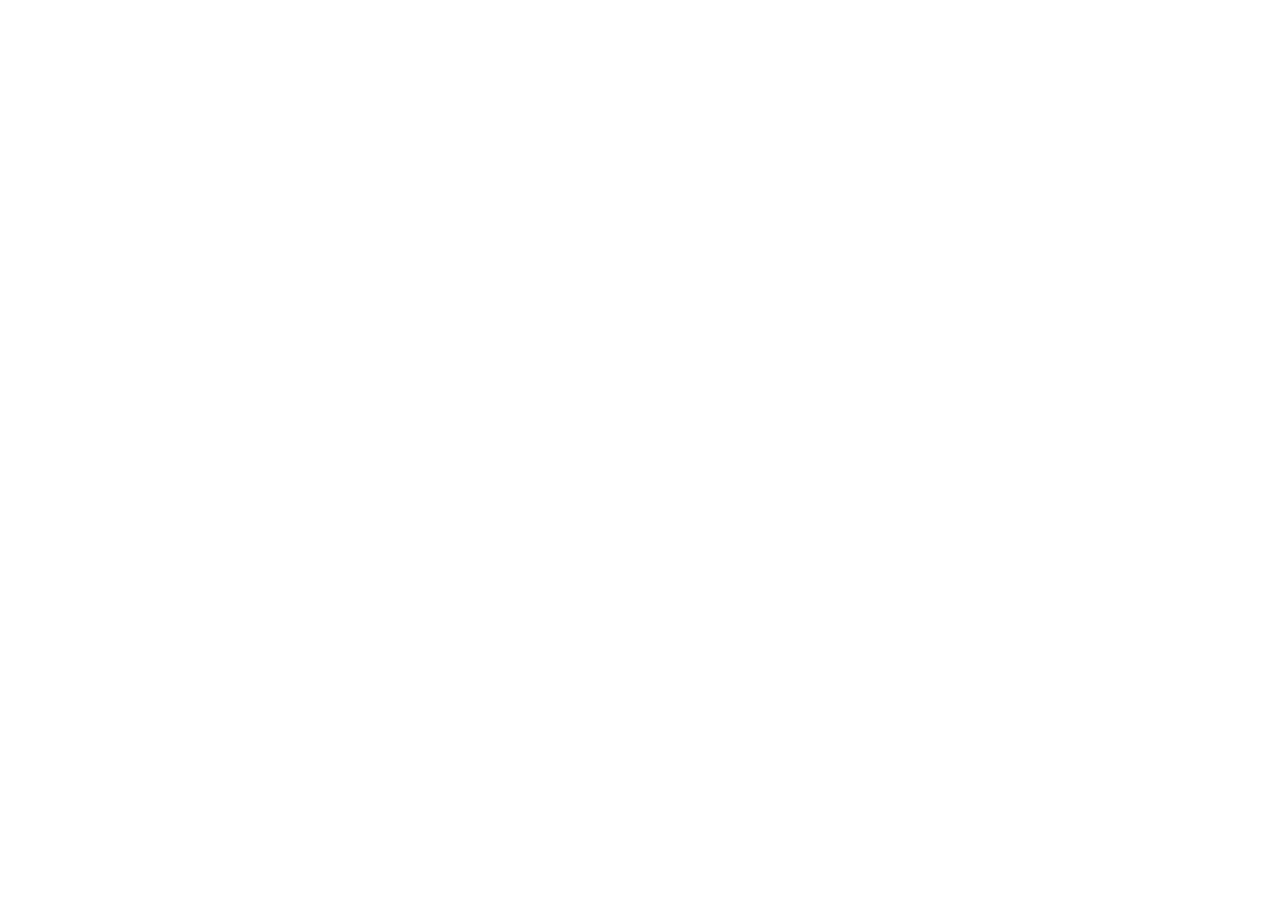
==== index.html @ abdf35eb "ranges toggle" ====
<!DOCTYPE html>
<html lang="en">
<head>
<meta charset="utf-8" />
<meta name="viewport" content="width=device-width,initial-scale=1" />
<title>Shepherding</title>
<link rel="stylesheet" href="style.css">
</head>

<body>
<canvas id="m-a_s"></canvas>

<script src="config.js"></script>
<script src="vector-math.js"></script>
<script src="agent.js"></script>
<script src="agent_herd.js"></script>
<script src="agent_shepherd.js"></script>
<script src="ui.js"></script>
<script>

// canvas setup
const canvas  = document.getElementById('m-a_s');
const ctx     = canvas.getContext('2d');

function resizeCanvas() {
  canvas.width = window.innerWidth;
  canvas.height = window.innerHeight;
}
resizeCanvas();
window.addEventListener('resize', resizeCanvas);

// initialize agents
const centerX = canvas.width/2;
const centerY = canvas.height/2;

const herd = {
  members: [],
  color: COLORS.HERD,
  label: 'Herd'
};
herd.members = initializeHerd(INIT.HERD_SIZE, centerX, centerY, INIT.HERD_SPREAD_RADIUS);

const shepherds = {
  members: [],
  color: COLORS.SHEPHERD,
  label: 'Shepherds'
};
shepherds.members = initializeShepherds(INIT.SHEPHERD_SIZE, centerX, centerY, canvas.height);

// track population sizes for UI updates
let herdSize = INIT.HERD_SIZE;
let shepherdSize = INIT.SHEPHERD_SIZE;

// wrappers for dynamic UI controls
function addRandomHerdMember() {
  _addRandomHerdMember(herd.members, canvas.width, canvas.height);
}
function removeRandomHerdMember() {
  _removeRandomHerdMember(herd.members);
}
function addRandomShepherd() {
  _addRandomShepherd(shepherds.members, canvas.width, canvas.height);
}
function removeRandomShepherd() {
  _removeRandomShepherd(shepherds.members);
}

// start the app
initUI(canvas, ctx);

</script>
</body>
</html>
---- style.css ----
:root {
  /* Agent colors */
  --color-herd: rgba(150, 150, 150, 0.8);
  --color-shepherd: rgba(70, 70, 70, 0.9);
  --color-target: rgba(0, 0, 0, 0.8);
  --color-centroid-herd: rgba(150, 150, 150, 0.7);
  --color-centroid-shepherd: rgba(70, 70, 70, 0.6);
  
  /* UI colors */
  --color-accent: rgba(0, 100, 200, 0.6);
  --color-border: rgba(0, 0, 0, 0.2);
  --color-text: rgba(0, 0, 0, 0.8);
  --color-text-muted: rgba(0, 0, 0, 0.6);
  --color-text-subtle: rgba(0, 0, 0, 0.5);
}

/* === CANVAS STYLING === */
html, body {
  margin: 0;
  padding: 0;
  overflow: hidden;
  background: #ffffff;
}

canvas {
  display: block;
}

/* ===== CONTROL PANEL ===== */
#control-panel {
  position: fixed;
  bottom: 10px;
  left: 10px;
  background: rgba(255, 255, 255, 0.1);
  padding: 8px;
  border: 1px solid var(--color-border);
  border-radius: 4px;
  font-family: monospace;
  font-size: 11px;
  z-index: 10;
  color: var(--color-text);
  max-height: 90vh;
  overflow-y: auto;
  max-width: 380px;
}

.panel-section {
  margin-bottom: 8px;
  padding-bottom: 4px;
  border-bottom: 1px solid var(--color-border);
}

.panel-section:last-child {
  border-bottom: none;
}

.section-title {
  font-weight: bold;
  margin-bottom: 4px;
  font-size: 12px;
  text-transform: uppercase;
  letter-spacing: 0.5px;
  color: var(--color-text);
}

/* ===== COLLAPSIBLE SECTIONS ===== */
.collapsible-header {
  display: flex;
  align-items: center;
  justify-content: space-between;
  cursor: pointer;
  margin-bottom: 4px;
}

.collapsible-header .section-title {
  margin-bottom: 0;
  flex: 1;
}

.collapsible-toggle {
  display: inline-block;
  width: 12px;
  height: 12px;
  border: 1px solid var(--color-text-muted);
  border-right: none;
  border-bottom: none;
  transform: rotate(-45deg);
  transition: transform 0.2s;
  margin-left: 8px;
}

.collapsible-toggle.open {
  transform: rotate(45deg);
}

.collapsible-content {
  display: none;
}

.collapsible-content.open {
  display: block;
}

/* ===== CURSOR MODE IN TITLE ===== */
.title-with-toggle {
  display: flex;
  align-items: center;
  justify-content: space-between;
  margin-bottom: 4px;
  gap: 4px;
}

.title-with-toggle .section-title {
  margin-bottom: 0;
  flex-shrink: 0;
}

.title-with-toggle .toggle-switch {
  flex-shrink: 0;
}

/* ===== SLIDER STYLING ===== */
input[type="range"] {
  -webkit-appearance: none;
  appearance: none;
  background: transparent;
}

input[type="range"]::-webkit-slider-runnable-track {
  height: 3px;
  background: rgba(0, 0, 0, 0.15);
  border-radius: 2px;
}

input[type="range"]::-webkit-slider-thumb {
  -webkit-appearance: none;
  height: 8px;
  width: 8px;
  background: rgba(0, 0, 0, 0.7);
  border-radius: 50%;
  margin-top: -2.5px;
  cursor: pointer;
}

/* === Firefox Support === */
input[type="range"]::-moz-range-track {
  height: 3px;
  background: rgba(0, 0, 0, 0.15);
}

input[type="range"]::-moz-range-thumb {
  height: 8px;
  width: 8px;
  background: rgba(0, 0, 0, 0.7);
  border: none;
  border-radius: 50%;
  cursor: pointer;
}

/* ===== SLIDER LAYOUT ===== */
.slider-group {
  display: flex;
  flex-direction: column;
  gap: 4px;
}

.slider-group-title {
  font-size: 9px;
  text-transform: uppercase;
  color: var(--color-text-subtle);
  letter-spacing: 0.5px;
  margin-bottom: 2px;
}

.slider-row {
  display: flex;
  align-items: center;
  gap: 6px;
  margin-bottom: 4px;
}

.slider-label {
  flex-shrink: 0;
  font-size: 8px;
  color: var(--color-text-subtle);
  min-width: 20px;
}

.slider-value {
  flex-shrink: 0;
  min-width: 28px;
  text-align: right;
  font-size: 10px;
}

.slider-row input[type="range"] {
  flex-grow: 1;
  width: auto;
}

/* ===== MULTI-SLIDER CONTROL ===== */
.multi-slider-group {
  display: flex;
  flex-direction: column;
  gap: 8px;
  margin-bottom: 12px;
}

.multi-slider-track {
  position: relative;
  height: 40px;
  display: flex;
  align-items: center;
  cursor: default;
}

.multi-slider-track-bg {
  position: absolute;
  width: 100%;
  height: 3px;
  background: rgba(0, 0, 0, 0.15);
  border-radius: 2px;
  top: 50%;
  transform: translateY(-50%);
}

.multi-slider-label {
  position: absolute;
  font-size: 7px;
  font-weight: 600;
  text-transform: uppercase;
  color: rgba(0, 0, 0, 0.6);
  letter-spacing: 0.3px;
  white-space: nowrap;
  transform: translateX(-50%);
  top: -6px;
  pointer-events: none;
}

.multi-slider-button {
  position: absolute;
  width: 12px;
  height: 12px;
  border-radius: 50%;
  border: 1.5px solid rgba(0, 0, 0, 0.7);
  background: rgba(0, 0, 0, 0.5);
  cursor: grab;
  transform: translate(-50%, -50%);
  top: 50%;
  padding: 0;
  transition: opacity 0.1s, box-shadow 0.1s;
}

.multi-slider-button:hover {
  opacity: 0.85;
  box-shadow: 0 0 4px rgba(0, 0, 0, 0.3);
}

.multi-slider-button.dragging {
  cursor: grabbing;
  opacity: 1;
  box-shadow: 0 0 6px rgba(0, 0, 0, 0.5);
}

.multi-slider-value {
  position: absolute;
  font-size: 9px;
  color: rgba(0, 0, 0, 0.8);
  font-weight: 600;
  white-space: nowrap;
  transform: translateX(-50%);
  bottom: -16px;
  pointer-events: none;
  min-width: 28px;
  text-align: center;
}

/* ===== VISUALIZATION SECTION ===== */
.visualization-section {
  display: flex;
  gap: 16px;
  margin-bottom: 12px;
  align-items: flex-start;
}

.circle-container {
  flex-shrink: 0;
  background: rgba(240, 240, 240, 0.8);
  border-radius: 4px;
  padding: 8px;
  border: 1px solid rgba(0, 0, 0, 0.1);
}

.circle-svg {
  display: block;
  margin: 0 auto;
}

.sliders-container {
  flex-grow: 1;
  display: flex;
  flex-direction: column;
  gap: 8px;
  justify-content: center;
}

/* ===== TOGGLE SWITCH ===== */
.toggle-switch {
  display: flex;
  align-items: center;
  gap: 3px;
  font-size: 8px;
  white-space: nowrap;
}

.toggle-switch input[type="checkbox"] {
  display: none;
}

.toggle-switch-label {
  display: flex;
  align-items: center;
  cursor: pointer;
}

.toggle-switch-slider {
  display: inline-block;
  width: 32px;
  height: 14px;
  background: var(--color-herd);
  border-radius: 7px;
  margin: 0 4px;
  position: relative;
  transition: background 0.2s;
}

.toggle-switch-slider:before {
  content: '';
  position: absolute;
  width: 10px;
  height: 10px;
  border-radius: 50%;
  background: white;
  left: 2px;
  top: 2px;
  transition: left 0.2s;
}

.toggle-switch input[type="checkbox"]:checked + .toggle-switch-label .toggle-switch-slider {
  background: var(--color-shepherd);
}

.toggle-switch input[type="checkbox"]:checked + .toggle-switch-label .toggle-switch-slider:before {
  left: 20px;
}

/* ===== UTILITY CLASSES ===== */
.toggle-switch--compact {
  margin: 0;
}

.label-inline {
  font-size: 9px;
  color: rgba(0, 0, 0, 0.6);
}

.input-row-flex {
  display: flex;
  align-items: center;
  justify-content: space-between;
  margin-bottom: 6px;
}

.label-uppercase {
  font-size: 10px;
  color: rgba(0, 0, 0, 0.6);
  text-transform: uppercase;
  letter-spacing: 0.5px;
}

.number-input {
  width: 50px;
  font-size: 10px;
  padding: 4px;
  border: 1px solid rgba(0, 0, 0, 0.2);
  border-radius: 2px;
  text-align: center;
}

.section-divider {
  margin-top: 8px;
  border-top: 1px solid rgba(0, 0, 0, 0.1);
  padding-top: 8px;
}

.info-box {
  padding: 8px;
  margin-bottom: 8px;
  border-bottom: 1px solid rgba(0, 0, 0, 0.1);
}

.info-box-label {
  font-size: 8px;
  color: rgba(0, 0, 0, 0.5);
  text-transform: uppercase;
}

.info-box-value {
  float: right;
}

.clearfix::after {
  content: '';
  display: table;
  clear: both;
}
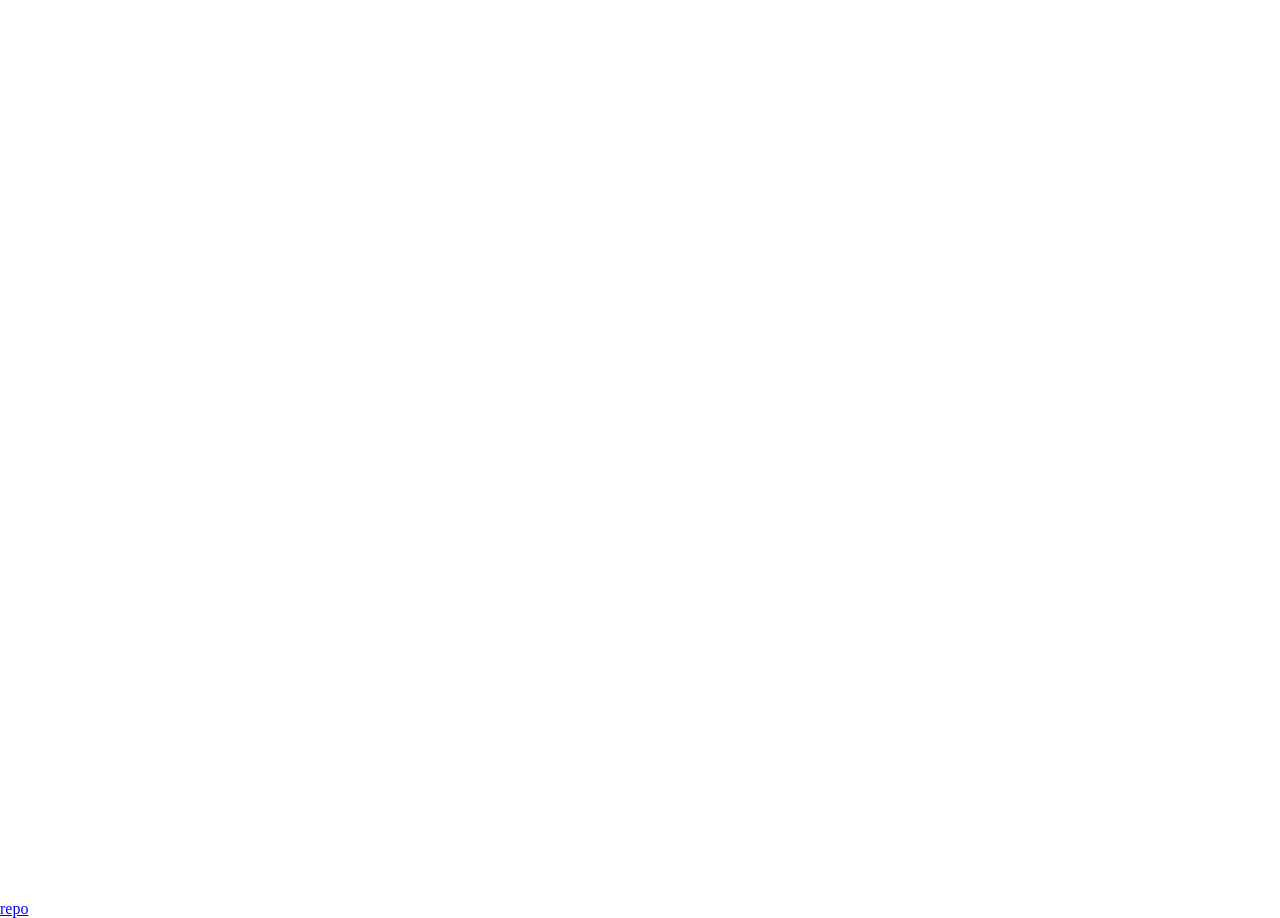
==== commit 344365e2: "changed title" ====
--- a/index.html
+++ b/index.html
@@ -3,12 +3,16 @@
 <head>
 <meta charset="utf-8" />
 <meta name="viewport" content="width=device-width,initial-scale=1" />
-<title>Shepherding</title>
+<title>webShepherd</title>
 <link rel="stylesheet" href="style.css">
 </head>
 
 <body>
 <canvas id="m-a_s"></canvas>
+
+<footer id="repo-link">
+  <a href="https://github.com/tjards/web_shepherd" target="_blank">repo</a>
+</footer>
 
 <script src="config.js"></script>
 <script src="vector-math.js"></script>
--- a/style.css
+++ b/style.css
@@ -53,13 +53,15 @@
 
 .panel-section:last-child {
   border-bottom: none;
+  margin-bottom: 0;
+  padding-bottom: 0;
 }
 
 .section-title {
-  font-weight: bold;
+  font-weight: 300;
   margin-bottom: 4px;
   font-size: 12px;
-  text-transform: uppercase;
+  text-transform: lowercase;
   letter-spacing: 0.5px;
   color: var(--color-text);
 }
@@ -162,7 +164,7 @@
 .slider-group {
   display: flex;
   flex-direction: column;
-  gap: 4px;
+  gap: 2px;
 }
 
 .slider-group-title {
@@ -177,7 +179,7 @@
   display: flex;
   align-items: center;
   gap: 6px;
-  margin-bottom: 4px;
+  margin-bottom: 2px;
 }
 
 .slider-label {
@@ -229,12 +231,12 @@
   position: absolute;
   font-size: 7px;
   font-weight: 600;
-  text-transform: uppercase;
+  text-transform: lowercase;
   color: rgba(0, 0, 0, 0.6);
   letter-spacing: 0.3px;
   white-space: nowrap;
   transform: translateX(-50%);
-  top: -6px;
+  top: -3px;
   pointer-events: none;
 }
 
@@ -270,7 +272,7 @@
   font-weight: 600;
   white-space: nowrap;
   transform: translateX(-50%);
-  bottom: -16px;
+  bottom: -6px;
   pointer-events: none;
   min-width: 28px;
   text-align: center;
@@ -379,8 +381,15 @@
   letter-spacing: 0.5px;
 }
 
+.label-lowercase{
+  font-size: 10px;
+  color: rgba(0, 0, 0, 0.6);
+  text-transform: lowercase;
+  letter-spacing: 0.5px;
+}
+
 .number-input {
-  width: 50px;
+  width: 40px;
   font-size: 10px;
   padding: 4px;
   border: 1px solid rgba(0, 0, 0, 0.2);
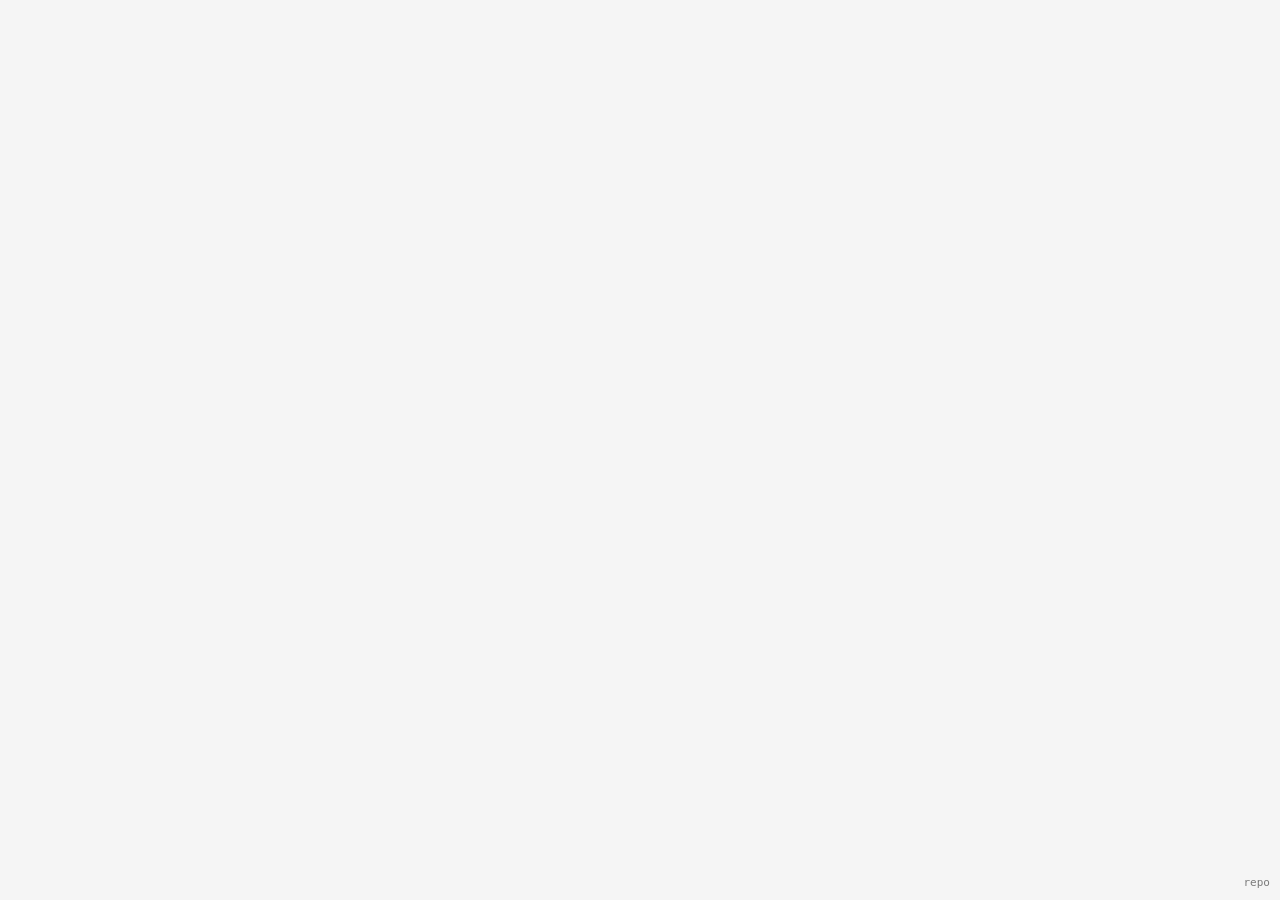
==== commit 43ec72ec: "Merge 563739478f4bee563029ffc570b4597562a2be41 into 81f0f3290f04222137780d6e9649ad5e94af7b26" ====
--- a/index.html
+++ b/index.html
@@ -16,6 +16,7 @@
 
 <script src="config.js"></script>
 <script src="vector-math.js"></script>
+<script src="spatial-grid.js"></script>
 <script src="agent.js"></script>
 <script src="agent_herd.js"></script>
 <script src="agent_shepherd.js"></script>
--- a/style.css
+++ b/style.css
@@ -1,10 +1,10 @@
 
 :root {
   /* Agent colors */
-  --color-herd: rgba(150, 150, 150, 0.8);
+  --color-herd: rgba(224, 156, 156, 0.8);
   --color-shepherd: rgba(70, 70, 70, 0.9);
   --color-target: rgba(0, 0, 0, 0.8);
-  --color-centroid-herd: rgba(150, 150, 150, 0.7);
+  --color-centroid-herd: rgba(222, 156, 156, 0.7);
   --color-centroid-shepherd: rgba(70, 70, 70, 0.6);
   
   /* UI colors */
@@ -15,16 +15,39 @@
   --color-text-subtle: rgba(0, 0, 0, 0.5);
 }
 
+
+
+
 /* === CANVAS STYLING === */
 html, body {
   margin: 0;
   padding: 0;
   overflow: hidden;
-  background: #ffffff;
+  background: rgba(245, 245, 245, 1); /* #ffffff */
 }
 
 canvas {
   display: block;
+}
+
+/* ===== REPO FOOTER ===== */
+#repo-link {
+  position: fixed;
+  bottom: 10px;
+  right: 10px;
+  z-index: 10;
+}
+
+#repo-link a {
+  font-family: monospace;
+  font-size: 11px;
+  color: rgba(0, 0, 0, 0.5);
+  text-decoration: none;
+  transition: color 0.2s;
+}
+
+#repo-link a:hover {
+  color: rgba(0, 0, 0, 0.8);
 }
 
 /* ===== CONTROL PANEL ===== */
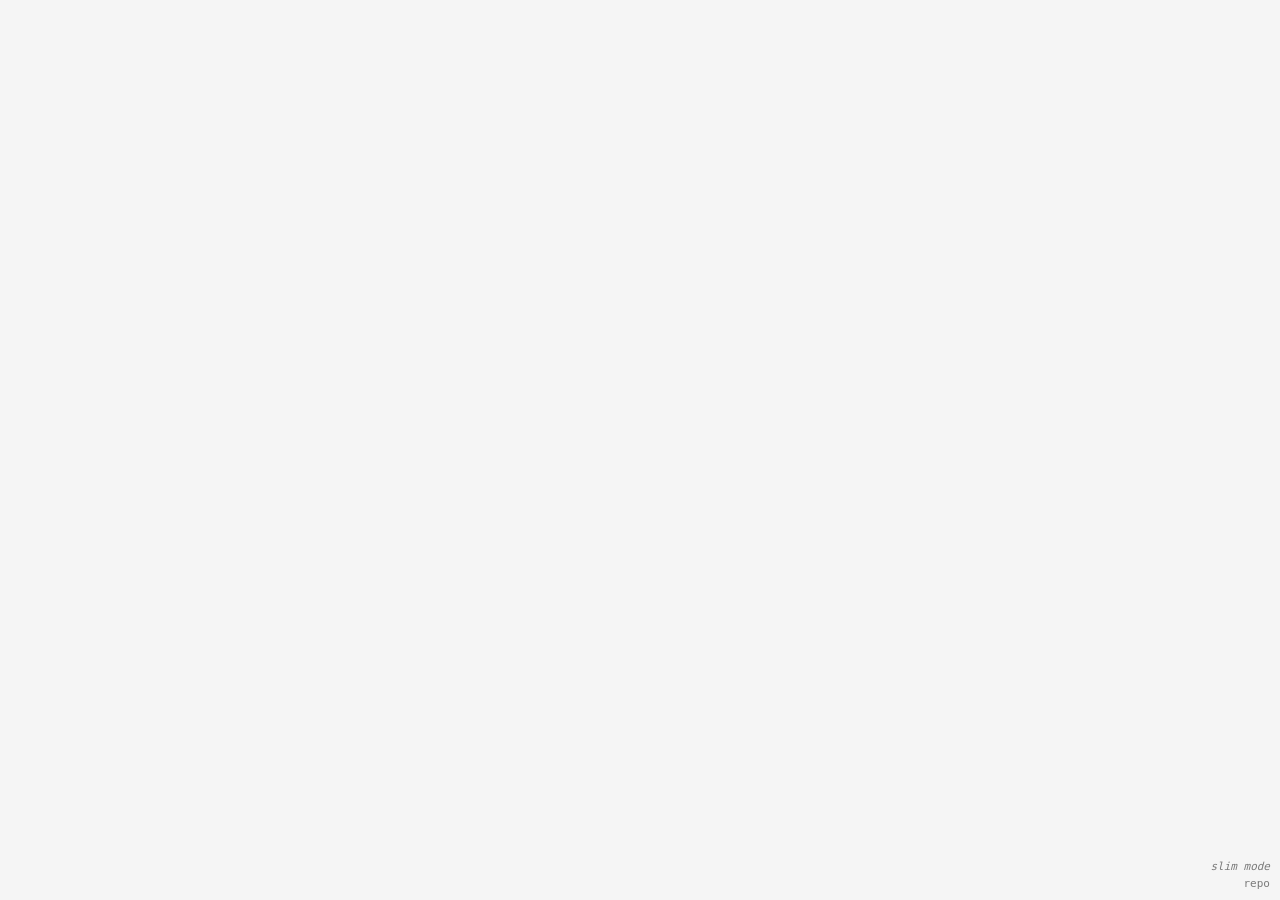
==== commit a0e3bad6: "added link between both" ====
--- a/index.html
+++ b/index.html
@@ -11,9 +11,23 @@
 <canvas id="m-a_s"></canvas>
 
 <footer id="repo-link">
+  <div id="mode-link-full" class="mode-link full-only">
+    <a href="?mode=slim">slim mode</a>
+  </div>
+  <div id="mode-link-slim" class="mode-link slim-only">
+    <a href="./">full mode</a>
+  </div>
   <a href="https://github.com/tjards/web_shepherd" target="_blank">repo</a>
 </footer>
 
+<script>
+// Mode detection (slim vs full) - must run before config.js
+const params = new URLSearchParams(window.location.search);
+const APP_MODE = params.get('mode') === 'slim' ? 'slim' : 'full';
+const isSlim = APP_MODE === 'slim';
+// Apply CSS class for mode-specific styling
+document.body.classList.toggle('slim', isSlim);
+</script>
 <script src="config.js"></script>
 <script src="vector-math.js"></script>
 <script src="spatial-grid.js"></script>
--- a/style.css
+++ b/style.css
@@ -36,6 +36,10 @@
   bottom: 10px;
   right: 10px;
   z-index: 10;
+  display: flex;
+  flex-direction: column;
+  align-items: flex-end;
+  gap: 4px;
 }
 
 #repo-link a {
@@ -48,6 +52,20 @@
 
 #repo-link a:hover {
   color: rgba(0, 0, 0, 0.8);
+}
+
+.mode-link {
+  font-family: monospace;
+  font-size: 10px;
+}
+
+.mode-link a {
+  color: rgba(0, 0, 0, 0.4);
+  font-style: italic;
+}
+
+.mode-link a:hover {
+  color: rgba(0, 0, 0, 0.7);
 }
 
 /* ===== CONTROL PANEL ===== */
@@ -447,3 +465,107 @@
   display: table;
   clear: both;
 }
+
+/* ===== MODE-SPECIFIC STYLING ===== */
+
+/* Full mode (default) */
+.full-only {
+  display: block;
+}
+
+.slim-only {
+  display: none;
+}
+
+/* Slim mode */
+body.slim .full-only {
+  display: none;
+}
+
+body.slim .slim-only {
+  display: block;
+}
+
+/* Slim mode: strip panel chrome, leaving only the floating cursor-mode toggle */
+body.slim #control-panel {
+  position: fixed;
+  bottom: 10px;
+  left: 50%;
+  transform: translateX(-50%);
+  background: none;
+  border: none;
+  padding: 0;
+  max-width: none;
+  max-height: none;
+  overflow: visible;
+}
+
+body.slim .cursor-mode-section {
+  margin: 0;
+  padding: 0;
+  border: none;
+}
+
+body.slim .cursor-mode-section .title-with-toggle {
+  justify-content: center;
+  margin: 0;
+}
+
+body.slim .toggle-switch {
+  gap: 6px;
+  opacity: 0.55;
+  transition: opacity 0.2s;
+}
+
+body.slim .toggle-switch:hover {
+  opacity: 1;
+}
+
+body.slim .toggle-switch-slider {
+  width: 40px;
+  height: 16px;
+  border-radius: 8px;
+  background: var(--color-herd);
+}
+
+body.slim .toggle-switch-slider:before {
+  width: 12px;
+  height: 12px;
+  background: rgba(255, 255, 255, 0.9);
+}
+
+body.slim .toggle-switch input[type="checkbox"]:checked + .toggle-switch-label .toggle-switch-slider {
+  background: var(--color-shepherd);
+}
+
+body.slim .label-inline {
+  font-size: 9px;
+  letter-spacing: 0.3px;
+}
+
+/* Dark mode support */
+body.dark {
+  /* Agent colors — herd reddish stays, greys/blacks go light */
+  --color-shepherd: rgba(180, 180, 180, 0.9);
+  --color-target: rgba(220, 220, 220, 0.8);
+  --color-centroid-herd: rgba(222, 156, 156, 0.7);
+  --color-centroid-shepherd: rgba(200, 200, 200, 0.6);
+
+  /* UI colors */
+  --color-border: rgba(255, 255, 255, 0.2);
+  --color-text: rgba(255, 255, 255, 0.85);
+  --color-text-muted: rgba(255, 255, 255, 0.6);
+  --color-text-subtle: rgba(255, 255, 255, 0.45);
+}
+
+body.dark {
+  background: rgba(20, 20, 20, 1);
+}
+
+body.dark #repo-link a {
+  color: rgba(255, 255, 255, 0.5);
+}
+
+body.dark #repo-link a:hover {
+  color: rgba(255, 255, 255, 0.8);
+}
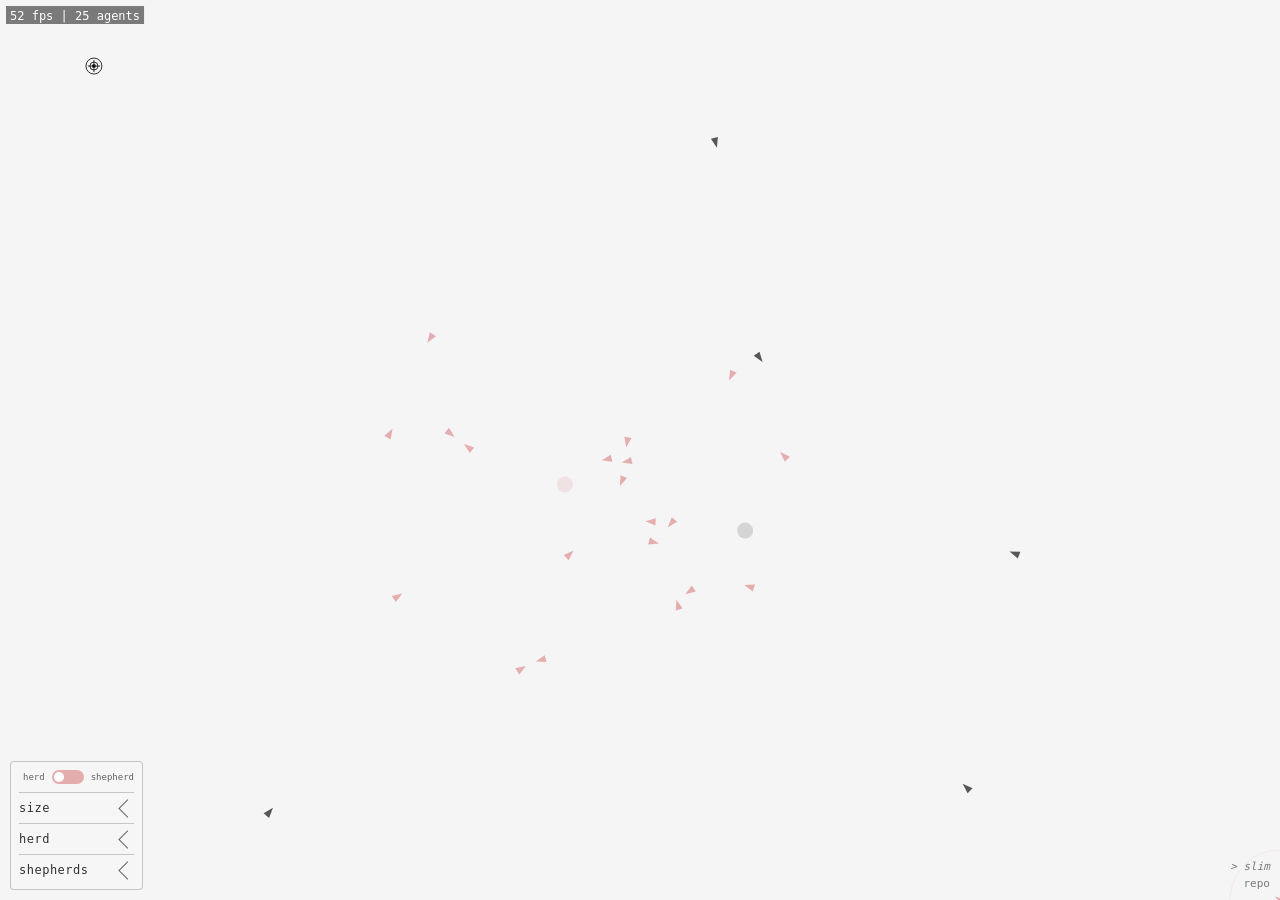
==== commit 05ed87c0: "slim mode works" ====
--- a/index.html
+++ b/index.html
@@ -12,10 +12,10 @@
 
 <footer id="repo-link">
   <div id="mode-link-full" class="mode-link full-only">
-    <a href="?mode=slim">slim mode</a>
+    <a href="?mode=slim"> > slim</a>
   </div>
   <div id="mode-link-slim" class="mode-link slim-only">
-    <a href="./">full mode</a>
+    <a href="./"> > full</a>
   </div>
   <a href="https://github.com/tjards/web_shepherd" target="_blank">repo</a>
 </footer>
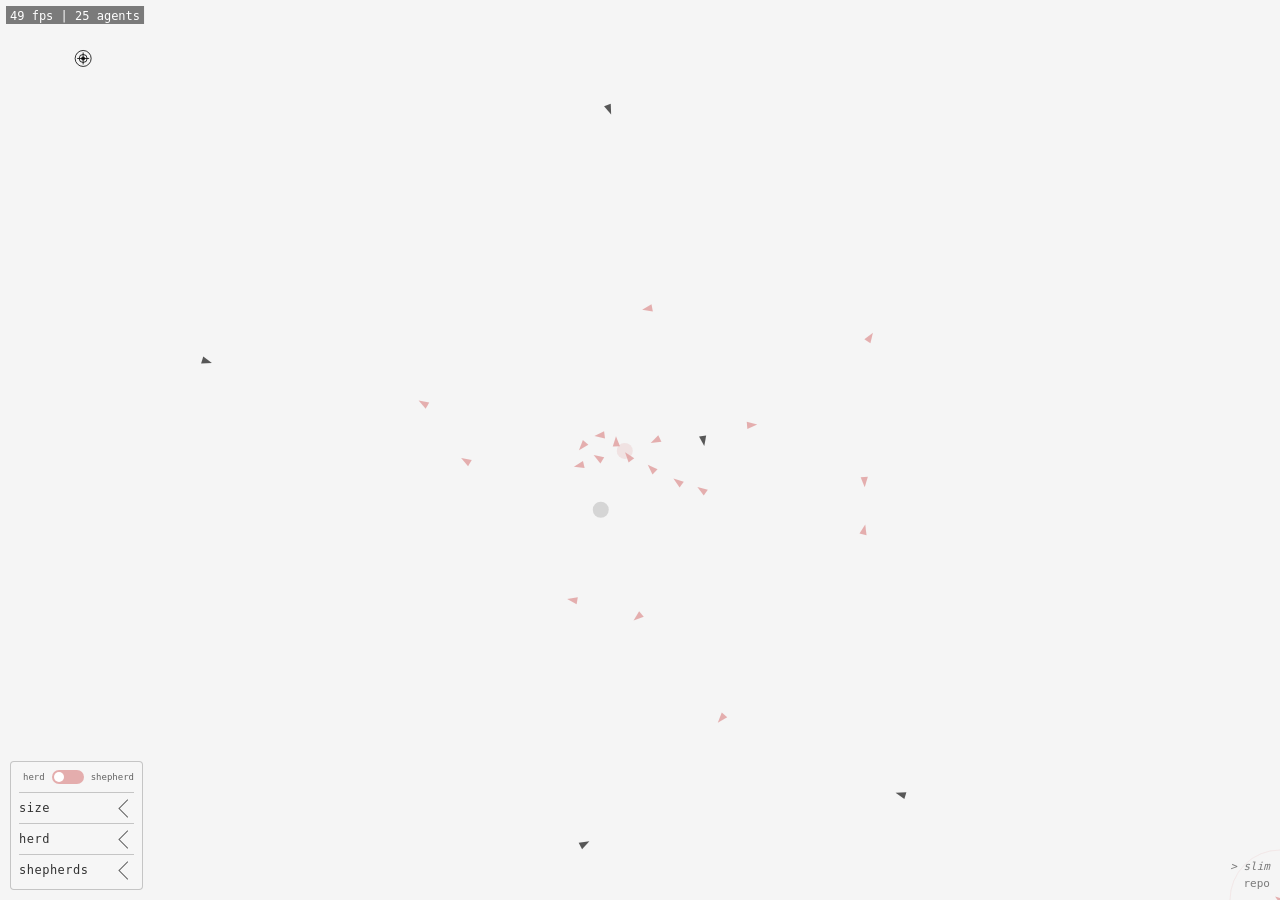
==== commit 815686e8: "disable full transition when in slim" ====
--- a/index.html
+++ b/index.html
@@ -27,6 +27,16 @@
 const isSlim = APP_MODE === 'slim';
 // Apply CSS class for mode-specific styling
 document.body.classList.toggle('slim', isSlim);
+
+// In slim mode, hide the full mode link (especially when embedded in iframe)
+if (isSlim) {
+  document.addEventListener('DOMContentLoaded', () => {
+    const modeLinkSlim = document.getElementById('mode-link-slim');
+    if (modeLinkSlim) {
+      modeLinkSlim.style.display = 'none';
+    }
+  });
+}
 </script>
 <script src="config.js"></script>
 <script src="vector-math.js"></script>
--- a/style.css
+++ b/style.css
@@ -483,7 +483,7 @@
 }
 
 body.slim .slim-only {
-  display: block;
+  display: none;
 }
 
 /* Slim mode: strip panel chrome, leaving only the floating cursor-mode toggle */
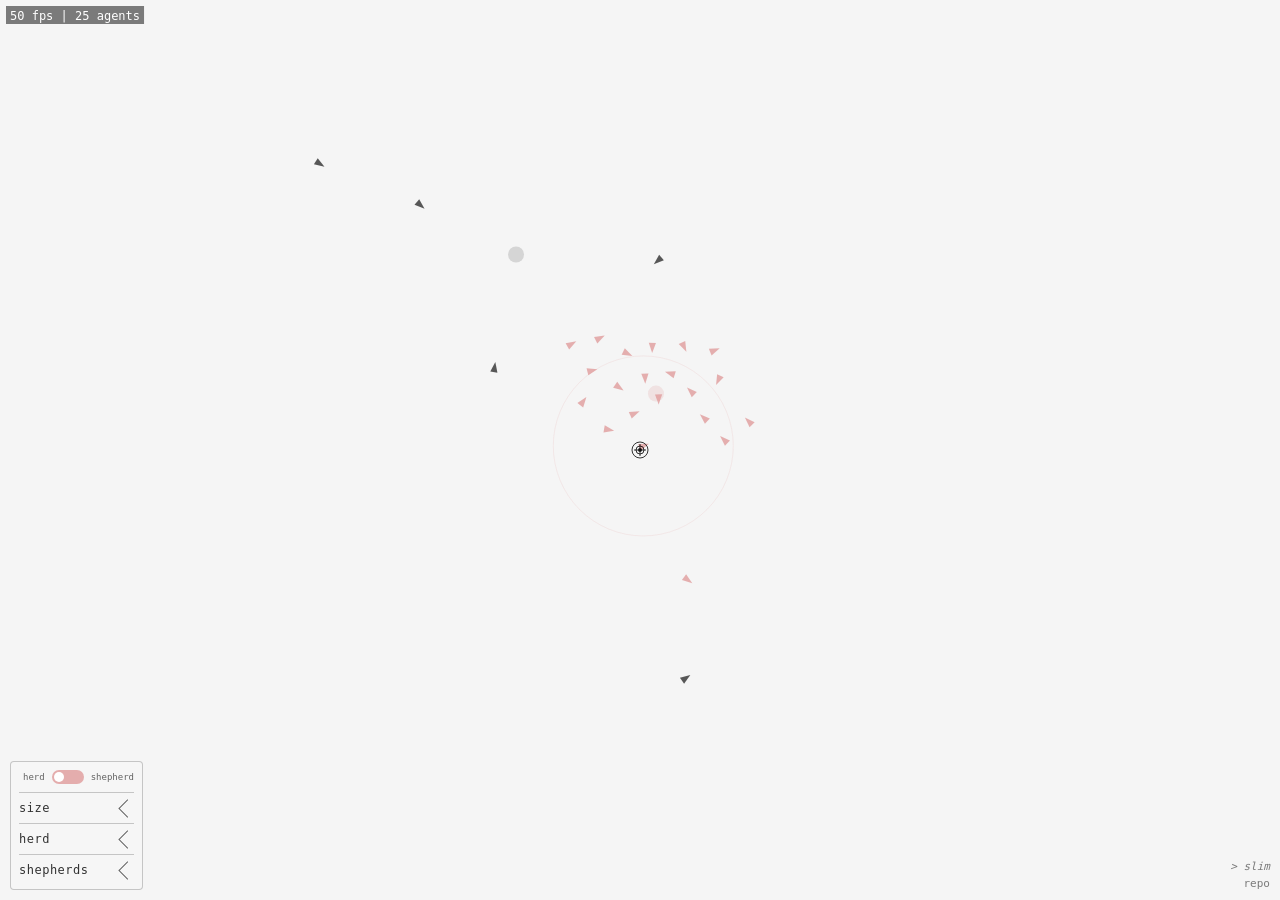
==== commit 67fb60e9: "Merge 2f9bd15561e3d0825a7026c9e5315c7d6c5deeac into d1cc8452511bf004cc9a73139ab7dac5c6f747b0" ====
--- a/index.html
+++ b/index.html
@@ -28,8 +28,9 @@
 // Apply CSS class for mode-specific styling
 document.body.classList.toggle('slim', isSlim);
 
-// In slim mode, hide the full mode link (especially when embedded in iframe)
-if (isSlim) {
+// When slim mode is embedded in an iframe, hide the full-mode link so the
+// host page stays clean; standalone slim keeps a way back to full mode.
+if (isSlim && window.self !== window.top) {
   document.addEventListener('DOMContentLoaded', () => {
     const modeLinkSlim = document.getElementById('mode-link-slim');
     if (modeLinkSlim) {
@@ -44,6 +45,8 @@
 <script src="agent.js"></script>
 <script src="agent_herd.js"></script>
 <script src="agent_shepherd.js"></script>
+<script src="simulation-core.js"></script>
+<script src="renderer.js"></script>
 <script src="ui.js"></script>
 <script>
 
--- a/style.css
+++ b/style.css
@@ -483,7 +483,7 @@
 }
 
 body.slim .slim-only {
-  display: none;
+  display: block;
 }
 
 /* Slim mode: strip panel chrome, leaving only the floating cursor-mode toggle */
